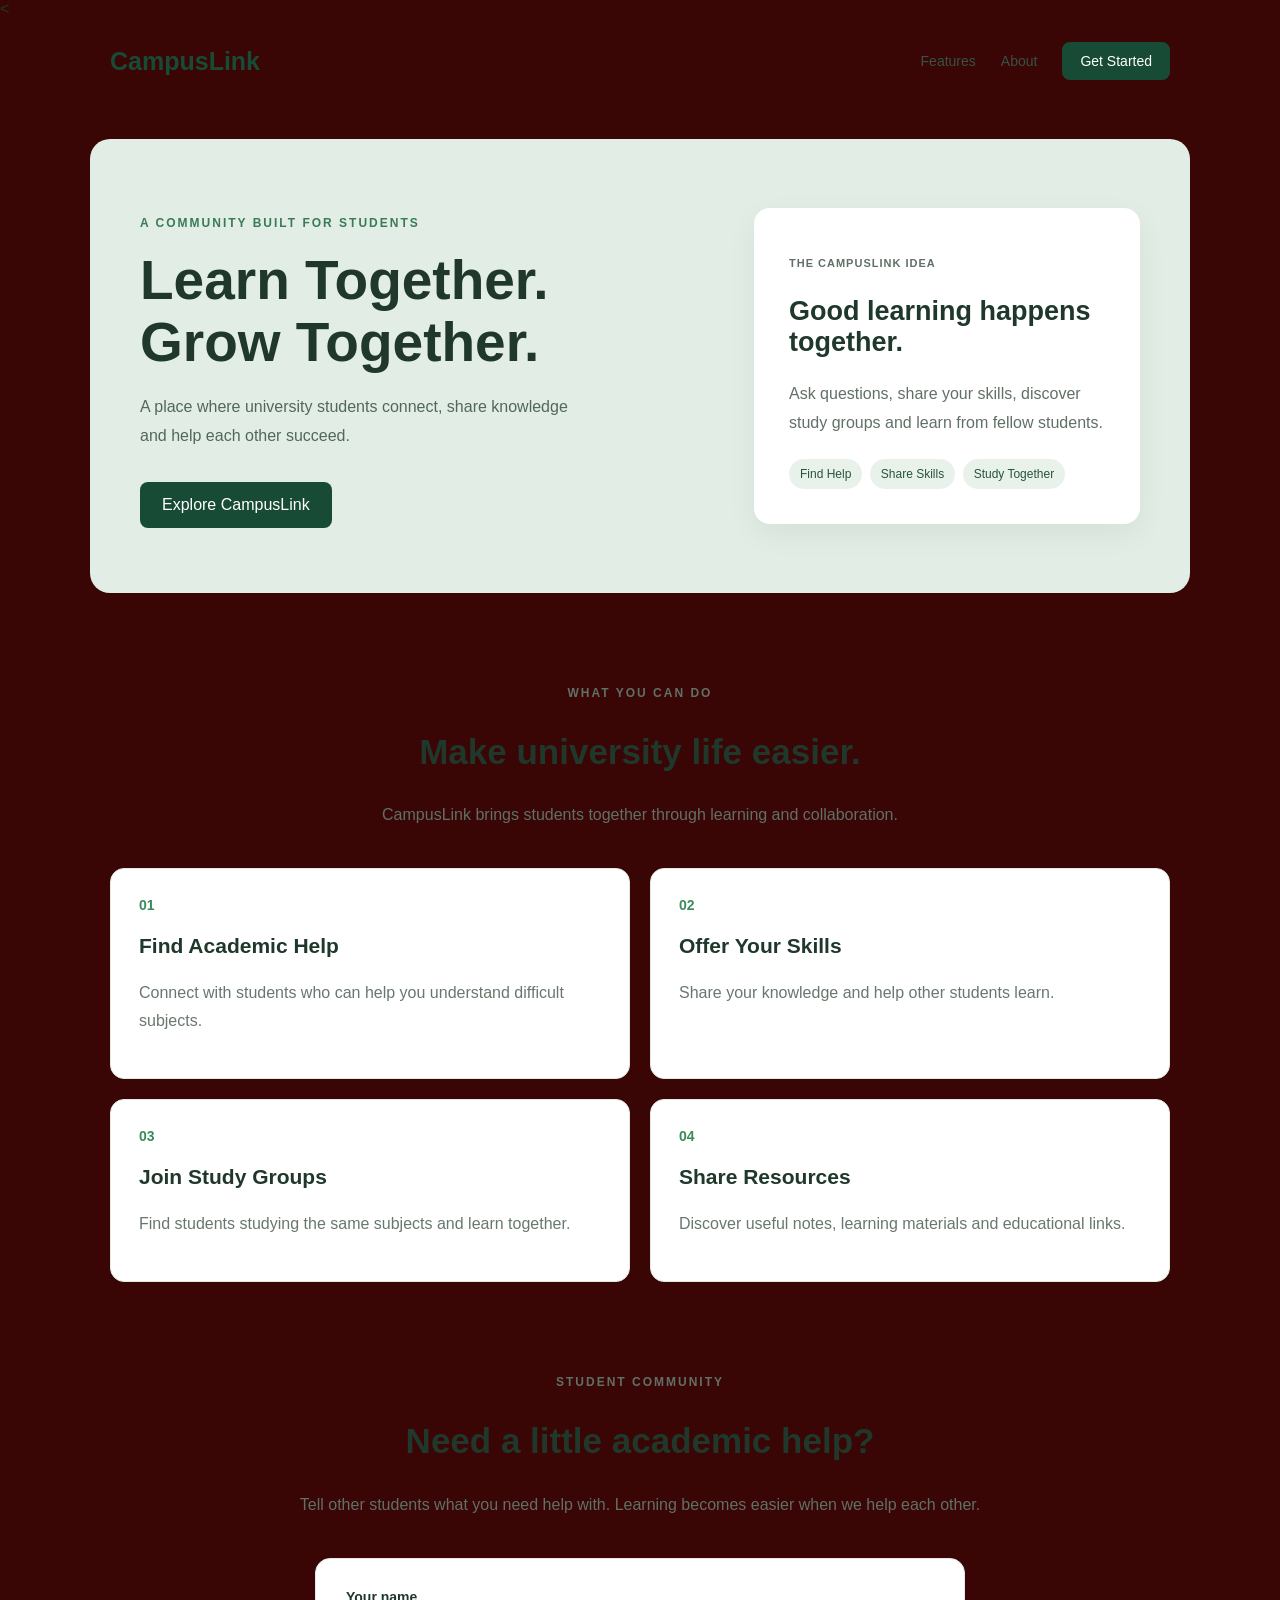
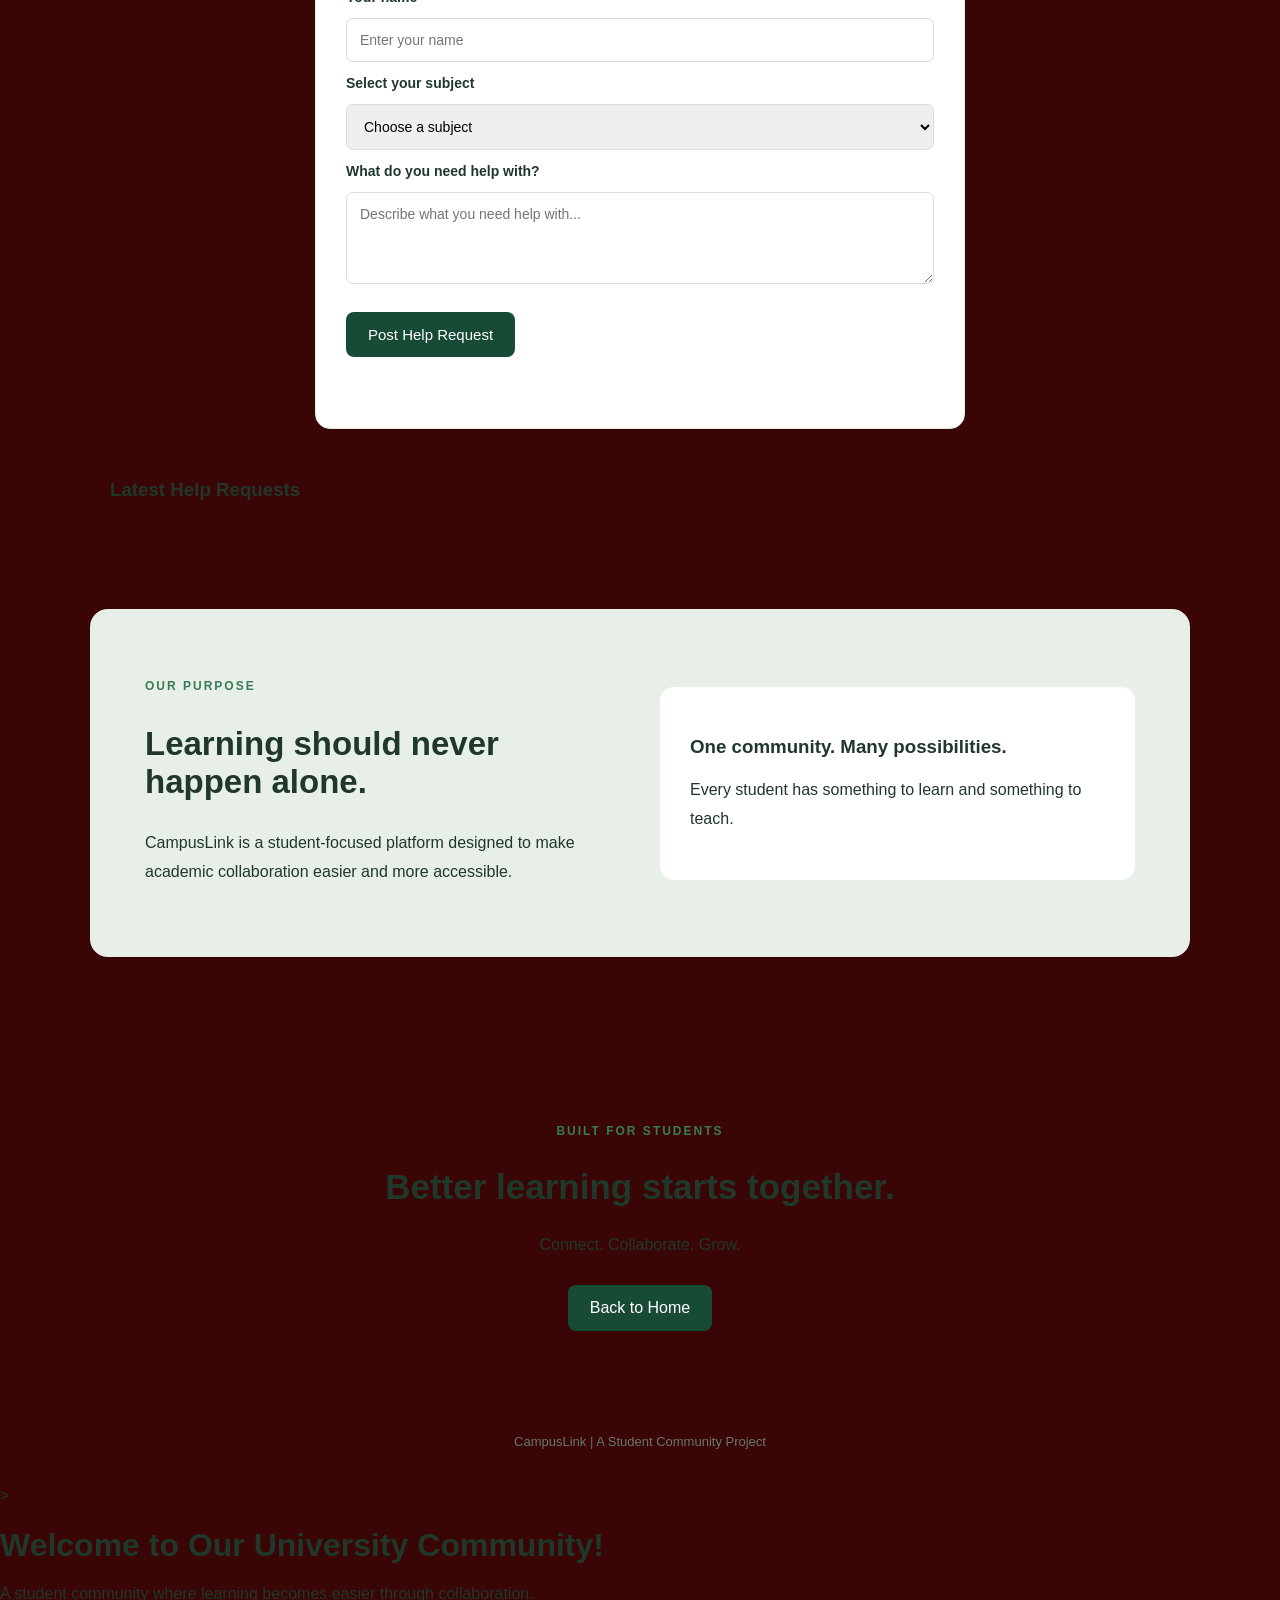
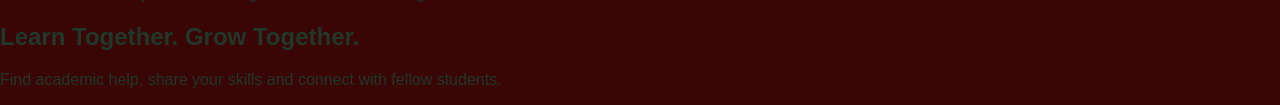
==== index.html @ c949e2b2 "Add initial CampusLink website files" ====
<!DOCTYPE html>
<html>
<
<!DOCTYPE html>
<html lang="en">

<head>
    <meta charset="UTF-8">

    <meta name="viewport"
          content="width=device-width, initial-scale=1.0">

    <title>CampusLink | Student Community</title>

    <link rel="stylesheet" href="style.css">
</head>

<body>

    <header class="site-header">
        <a href="#home" class="logo">CampusLink</a>

        <nav>
            <a href="#features">Features</a>
            <a href="#about">About</a>
            <a href="#join" class="nav-button">Get Started</a>
        </nav>
    </header>

    <main>

        <section class="hero" id="home">

            <div class="hero-content">

                <p class="eyebrow">A COMMUNITY BUILT FOR STUDENTS</p>

                <h1>Learn Together.<br>Grow Together.</h1>

                <p class="hero-text">
                    A place where university students connect,
                    share knowledge and help each other succeed.
                </p>

                <a href="#features" class="primary-button">
                    Explore CampusLink
                </a>

            </div>

            <div class="hero-card">

                <p class="card-label">THE CAMPUSLINK IDEA</p>

                <h2>Good learning happens together.</h2>

                <p>
                    Ask questions, share your skills,
                    discover study groups and learn
                    from fellow students.
                </p>

                <div class="mini-tags">
                    <span>Find Help</span>
                    <span>Share Skills</span>
                    <span>Study Together</span>
                </div>

            </div>

        </section>

        <section class="section" id="features">

            <div class="section-heading">

                <p class="eyebrow">WHAT YOU CAN DO</p>

                <h2>Make university life easier.</h2>

                <p>
                    CampusLink brings students together
                    through learning and collaboration.
                </p>

            </div>

            <div class="feature-grid">

                <article class="feature-card">
                    <div class="feature-number">01</div>
                    <h3>Find Academic Help</h3>
                    <p>
                        Connect with students who can
                        help you understand difficult subjects.
                    </p>
                </article>

                <article class="feature-card">
                    <div class="feature-number">02</div>
                    <h3>Offer Your Skills</h3>
                    <p>
                        Share your knowledge and
                        help other students learn.
                    </p>
                </article>

                <article class="feature-card">
                    <div class="feature-number">03</div>
                    <h3>Join Study Groups</h3>
                    <p>
                        Find students studying the same
                        subjects and learn together.
                    </p>
                </article>

                <article class="feature-card">
                    <div class="feature-number">04</div>
                    <h3>Share Resources</h3>
                    <p>
                        Discover useful notes, learning
                        materials and educational links.
                    </p>
                </article>

            </div>

        </section>

        
<!-- STUDENT HELP REQUEST SECTION -->

<section class="section" id="help-board">

    <div class="section-heading">

        <p class="eyebrow">STUDENT COMMUNITY</p>

        <h2>Need a little academic help?</h2>

        <p>
            Tell other students what you need help with.
            Learning becomes easier when we help each other.
        </p>

    </div>


    <form class="help-form" id="helpForm">

        <label for="studentName">Your name</label>

        <input
            type="text"
            id="studentName"
            placeholder="Enter your name"
            maxlength="40"
            required
        >


        <label for="subject">Select your subject</label>

        <select id="subject" required>

            <option value="">Choose a subject</option>
            <option value="C++ Programming">C++ Programming</option>
            <option value="Discrete Structures">Discrete Structures</option>
            <option value="Mathematics">Mathematics</option>
            <option value="Artificial Intelligence">Artificial Intelligence</option>
            <option value="ICT">ICT</option>

        </select>


        <label for="helpDetails">
            What do you need help with?
        </label>

        <textarea
            id="helpDetails"
            rows="4"
            maxlength="300"
            placeholder="Describe what you need help with..."
            required
        ></textarea>


        <button type="submit" class="primary-button">
            Post Help Request
        </button>

        <p id="formMessage" role="status"></p>

    </form>


    <h3>Latest Help Requests</h3>

    <div id="requestList" class="request-list"
         aria-live="polite">
    </div>

</section>
<section class="about" id="about">

            <div>
                <p class="eyebrow">OUR PURPOSE</p>

                <h2>Learning should never happen alone.</h2>

                <p>
                    CampusLink is a student-focused platform
                    designed to make academic collaboration
                    easier and more accessible.
                </p>
            </div>

            <div class="about-note">
                <h3>One community. Many possibilities.</h3>
                <p>
                    Every student has something to learn
                    and something to teach.
                </p>
            </div>

        </section>

        <section class="join" id="join">

            <p class="eyebrow">BUILT FOR STUDENTS</p>

            <h2>Better learning starts together.</h2>

            <p>
                Connect. Collaborate. Grow.
            </p>

            <a href="#home" class="primary-button">
                Back to Home
            </a>

        </section>

    </main>

    <footer>
        <p>CampusLink | A Student Community Project</p>
    </footer>

<script src="script.js"></script>
</body>
</html>
>
    <title>CampusLink</title>
</head>

<body>

<h1>Welcome to Our University Community!</h1>

    <p>A student community where learning
    becomes easier through collaboration.</p>

    <h2>Learn Together. Grow Together.</h2>

    <p>Find academic help, share your skills
    and connect with fellow students.</p>

</body>
</html>
---- style.css ----
/* GENERAL PAGE STYLING */

* {
    box-sizing: border-box;
}

body {
    margin: 0;
    font-family: Arial, sans-serif;
    background-color: #390505;
    color: #20382b;
}


/* HEADER AND NAVIGATION */

.site-header {
    max-width: 1100px;
    margin: auto;
    padding: 24px 20px;

    display: flex;
    justify-content: space-between;
    align-items: center;
}

.logo {
    font-size: 25px;
    font-weight: bold;
    color: #174b35;
    text-decoration: none;
}

nav {
    display: flex;
    align-items: center;
    gap: 25px;
}

nav a {
    color: #365343;
    text-decoration: none;
    font-size: 14px;
}

.nav-button {
    background-color: #174b35;
    color: white;
    padding: 11px 18px;
    border-radius: 8px;
}


/* MAIN HERO SECTION */

.hero {
    max-width: 1100px;
    margin: 35px auto;
    padding: 65px 50px;

    background-color: #e2eee5;
    border-radius: 20px;

    display: grid;
    grid-template-columns: 1.2fr 0.8fr;
    gap: 35px;
    align-items: center;
}

.eyebrow {
    color: #397b56;
    font-size: 12px;
    font-weight: bold;
    letter-spacing: 2px;
}

.hero h1 {
    font-size: 55px;
    line-height: 1.12;
    margin: 20px 0;
}

.hero-text {
    line-height: 1.8;
    max-width: 450px;
    color: #52675a;
}

.primary-button {
    display: inline-block;
    background-color: #174b35;
    color: white;
    padding: 14px 22px;
    border-radius: 8px;
    text-decoration: none;
    margin-top: 15px;
}


/* RIGHT-SIDE HERO CARD */

.hero-card {
    background-color: white;
    padding: 35px;
    border-radius: 16px;
    box-shadow: 0 10px 30px rgba(0, 0, 0, 0.06);
}

.card-label {
    color: #397b56;
    font-size: 11px;
    font-weight: bold;
    letter-spacing: 1px;
}

.hero-card h2 {
    font-size: 27px;
}

.hero-card p {
    line-height: 1.8;
    color: #617066;
}

.mini-tags span {
    display: inline-block;
    background-color: #e8f2ea;
    color: #28543a;
    padding: 8px 11px;
    margin: 5px 3px 0 0;
    border-radius: 20px;
    font-size: 12px;
}


/* FEATURES SECTION */

.section {
    max-width: 1100px;
    margin: 90px auto;
    padding: 0 20px;
}

.section-heading {
    text-align: center;
    margin-bottom: 40px;
}

.section-heading h2 {
    font-size: 35px;
}

.section-heading p {
    color: #617066;
    line-height: 1.7;
}

.feature-grid {
    display: grid;
    grid-template-columns: repeat(2, 1fr);
    gap: 20px;
}

.feature-card {
    background-color: white;
    padding: 28px;
    border-radius: 14px;
    border: 1px solid #e2eae3;
}

.feature-number {
    color: #3b8b5c;
    font-size: 14px;
    font-weight: bold;
}

.feature-card h3 {
    font-size: 21px;
}

.feature-card p {
    color: #68786d;
    line-height: 1.7;
}


/* ABOUT SECTION */

.about {
    max-width: 1100px;
    margin: 90px auto;
    padding: 55px;

    background-color: #e8efe9;
    border-radius: 18px;

    display: grid;
    grid-template-columns: 1fr 1fr;
    gap: 40px;
    align-items: center;
}

.about h2 {
    font-size: 33px;
}

.about p {
    line-height: 1.8;
}

.about-note {
    background-color: white;
    padding: 30px;
    border-radius: 14px;
}


/* JOIN SECTION AND FOOTER */

.join {
    text-align: center;
    padding: 65px 20px;
}

.join h2 {
    font-size: 35px;
}

footer {
    text-align: center;
    padding: 25px;
    color: #68786d;
    font-size: 13px;
}


/* MOBILE RESPONSIVENESS */

@media (max-width: 700px) {

    .site-header {
        flex-direction: column;
        gap: 20px;
    }

    nav {
        gap: 14px;
        flex-wrap: wrap;
        justify-content: center;
    }

    .hero {
        grid-template-columns: 1fr;
        padding: 35px 22px;
        margin: 15px;
    }

    .hero h1 {
        font-size: 39px;
    }

    .feature-grid {
        grid-template-columns: 1fr;
    }

    .about {
        grid-template-columns: 1fr;
        margin: 30px 15px;
        padding: 30px 22px;
    }

}

/* STUDENT HELP FORM */

.help-form {
    max-width: 650px;
    margin: 0 auto 50px;
    padding: 30px;

    background-color: white;
    border: 1px solid #e2eae3;
    border-radius: 15px;

    display: grid;
    gap: 13px;
}

.help-form label {
    font-weight: bold;
    font-size: 14px;
}

.help-form input,
.help-form select,
.help-form textarea {

    width: 100%;
    padding: 13px;

    border: 1px solid #d5e0d7;
    border-radius: 7px;

    font-family: Arial, sans-serif;
    font-size: 14px;
}

.help-form textarea {
    resize: vertical;
}

.help-form button {
    border: none;
    cursor: pointer;
    font-size: 15px;
    justify-self: start;
}

#formMessage {
    color: #287a48;
    font-size: 14px;
}

.request-list {
    max-width: 650px;
    margin: auto;

    display: grid;
    gap: 15px;
}

.request-card {
    background-color: white;
    border: 1px solid #dce8de;
    border-radius: 12px;
    padding: 22px;
}

.request-card h3 {
    color: #174b35;
}

.request-card p {
    color: #617066;
    line-height: 1.6;
}
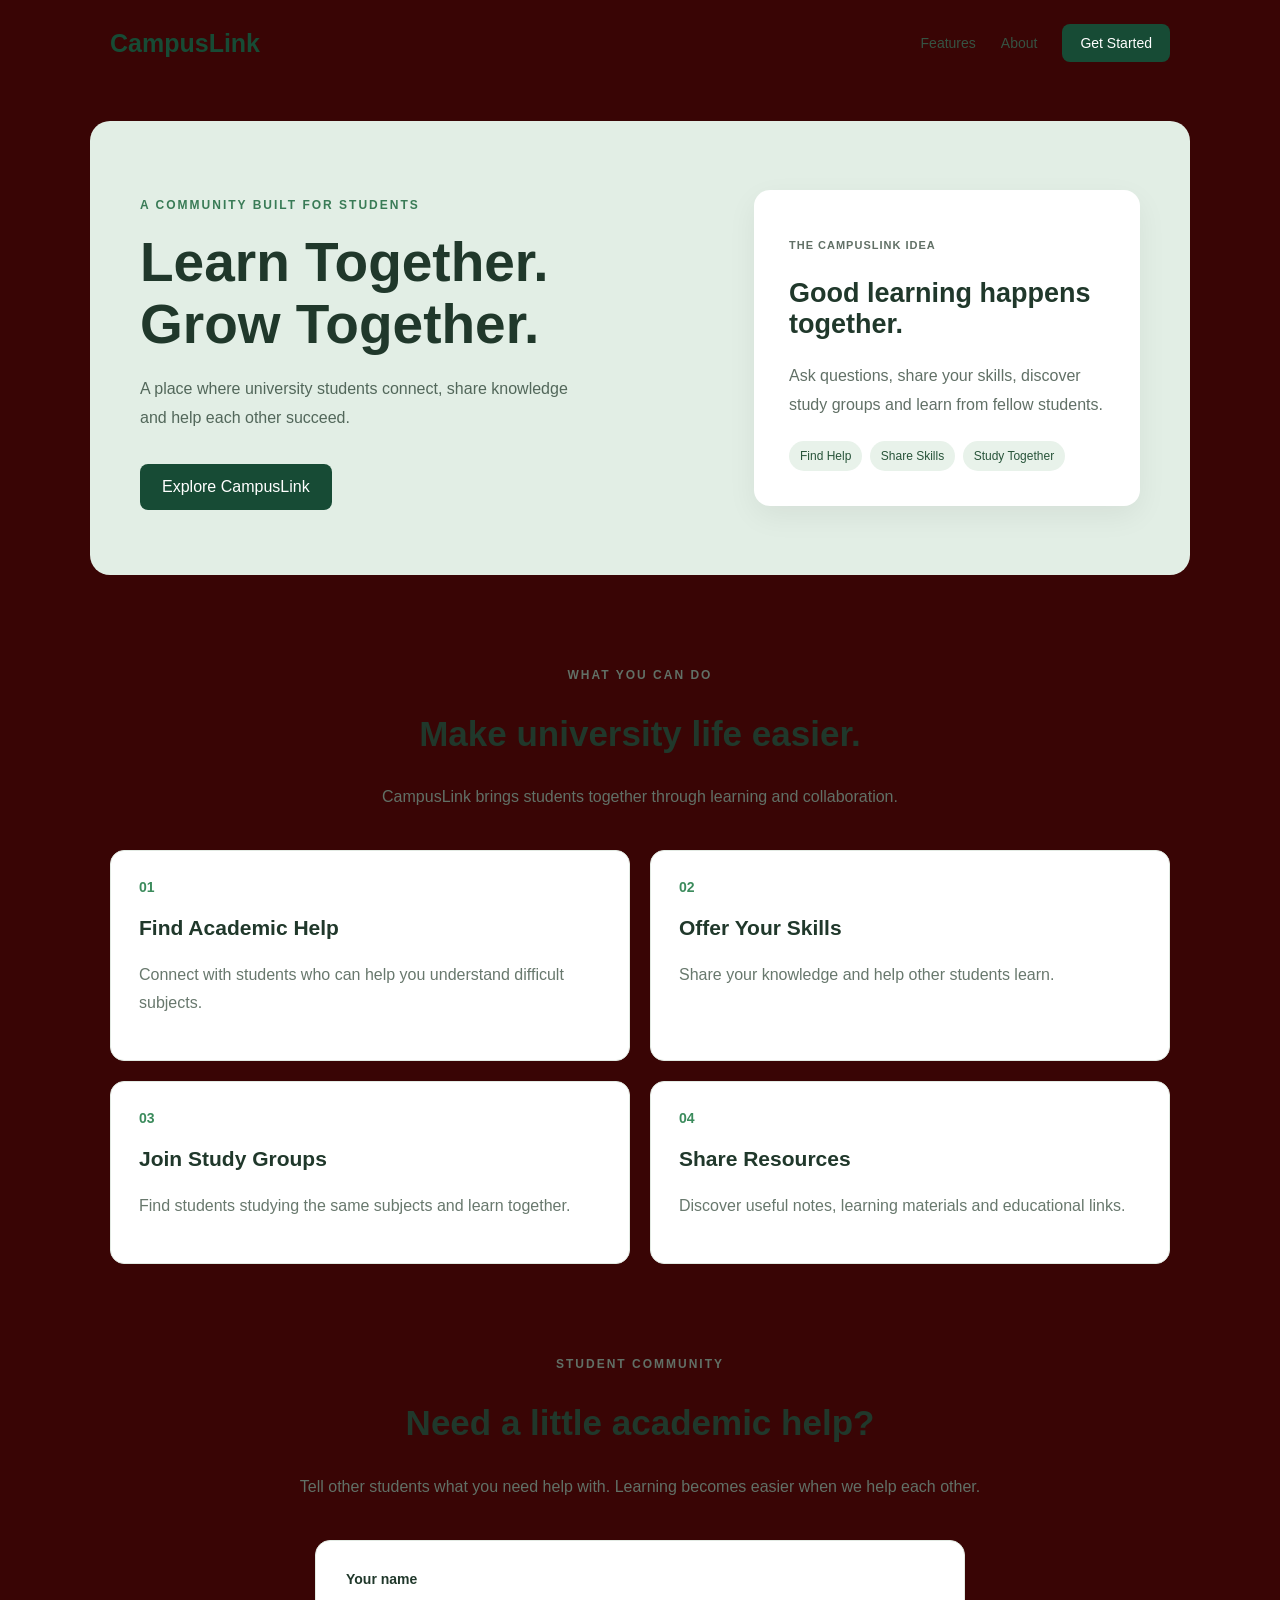
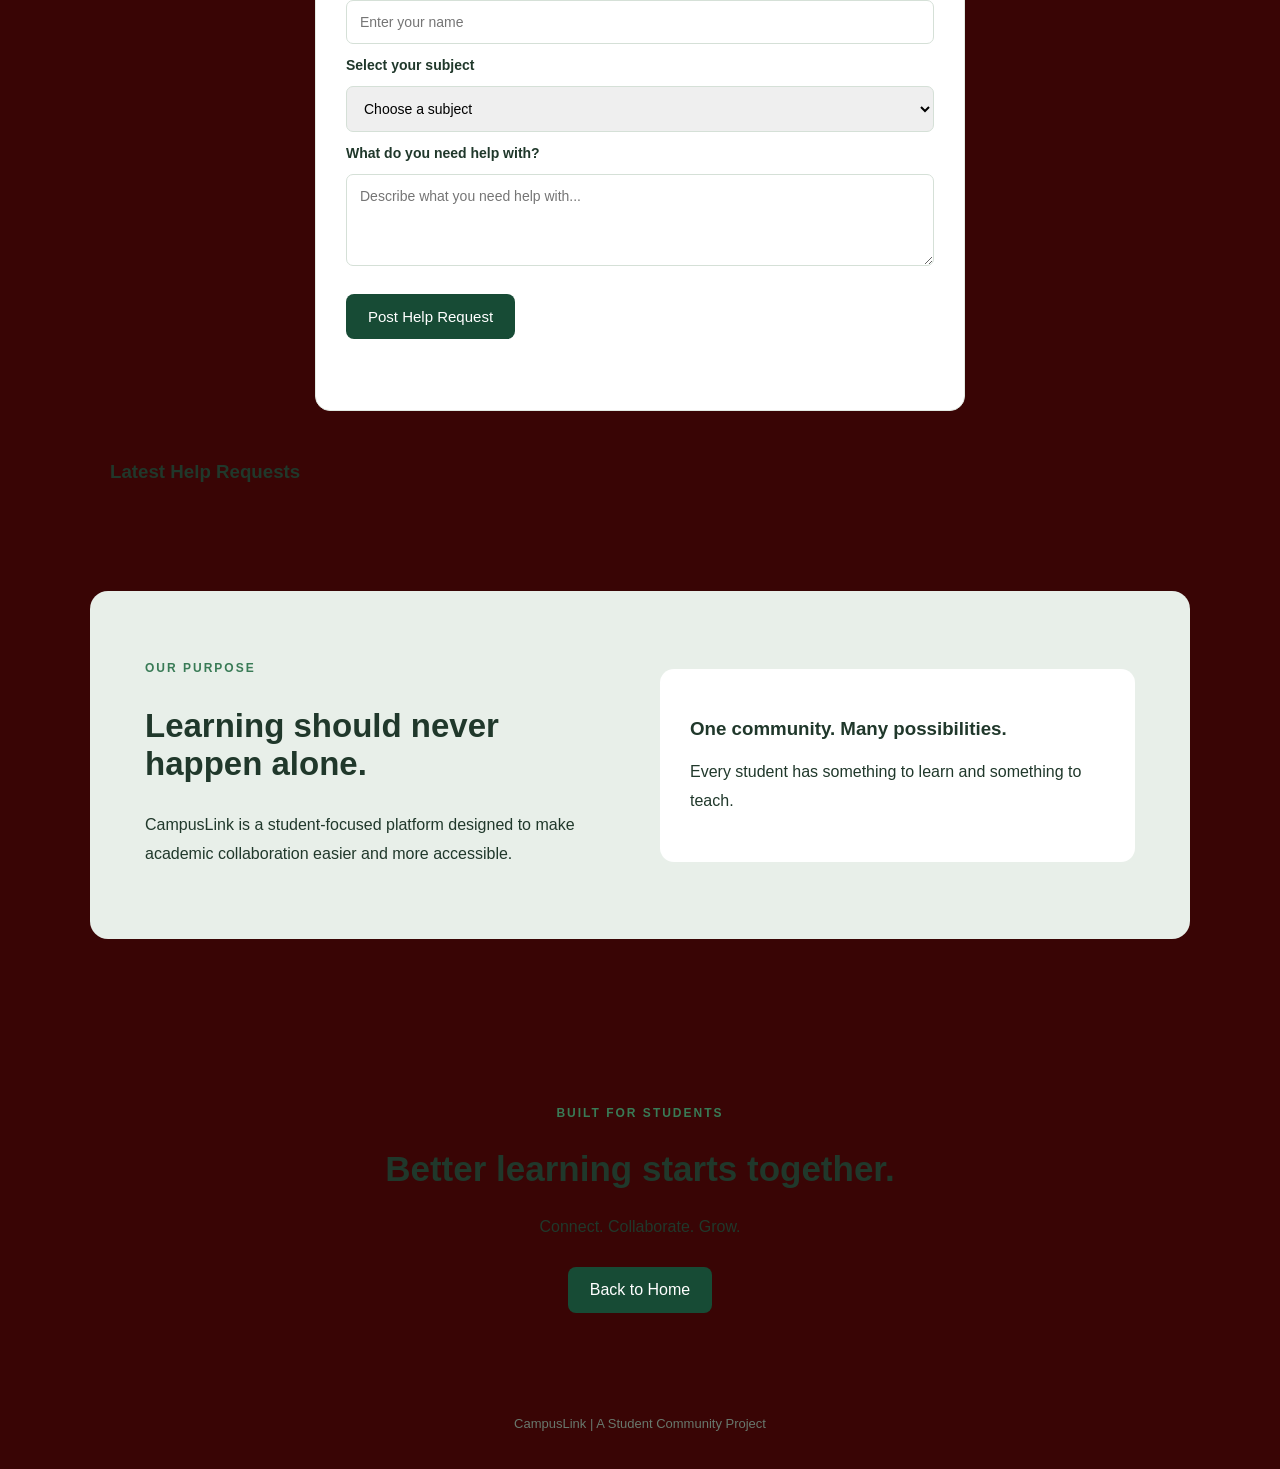
==== commit 85799ce9: "Fix HTML structure and remove duplicate content" ====
--- a/index.html
+++ b/index.html
@@ -1,7 +1,3 @@
-
-<!DOCTYPE html>
-<html>
-<
 <!DOCTYPE html>
 <html lang="en">
 
@@ -24,7 +20,7 @@
         <nav>
             <a href="#features">Features</a>
             <a href="#about">About</a>
-            <a href="#join" class="nav-button">Get Started</a>
+            <a href="#help-board" class="nav-button">Get Started</a>
         </nav>
     </header>
 
@@ -252,22 +248,3 @@
 <script src="script.js"></script>
 </body>
 </html>
->
-    <title>CampusLink</title>
-</head>
-
-<body>
-
-<h1>Welcome to Our University Community!</h1>
-
-    <p>A student community where learning
-    becomes easier through collaboration.</p>
-
-    <h2>Learn Together. Grow Together.</h2>
-
-    <p>Find academic help, share your skills
-    and connect with fellow students.</p>
-
-</body>
-</html>
-
